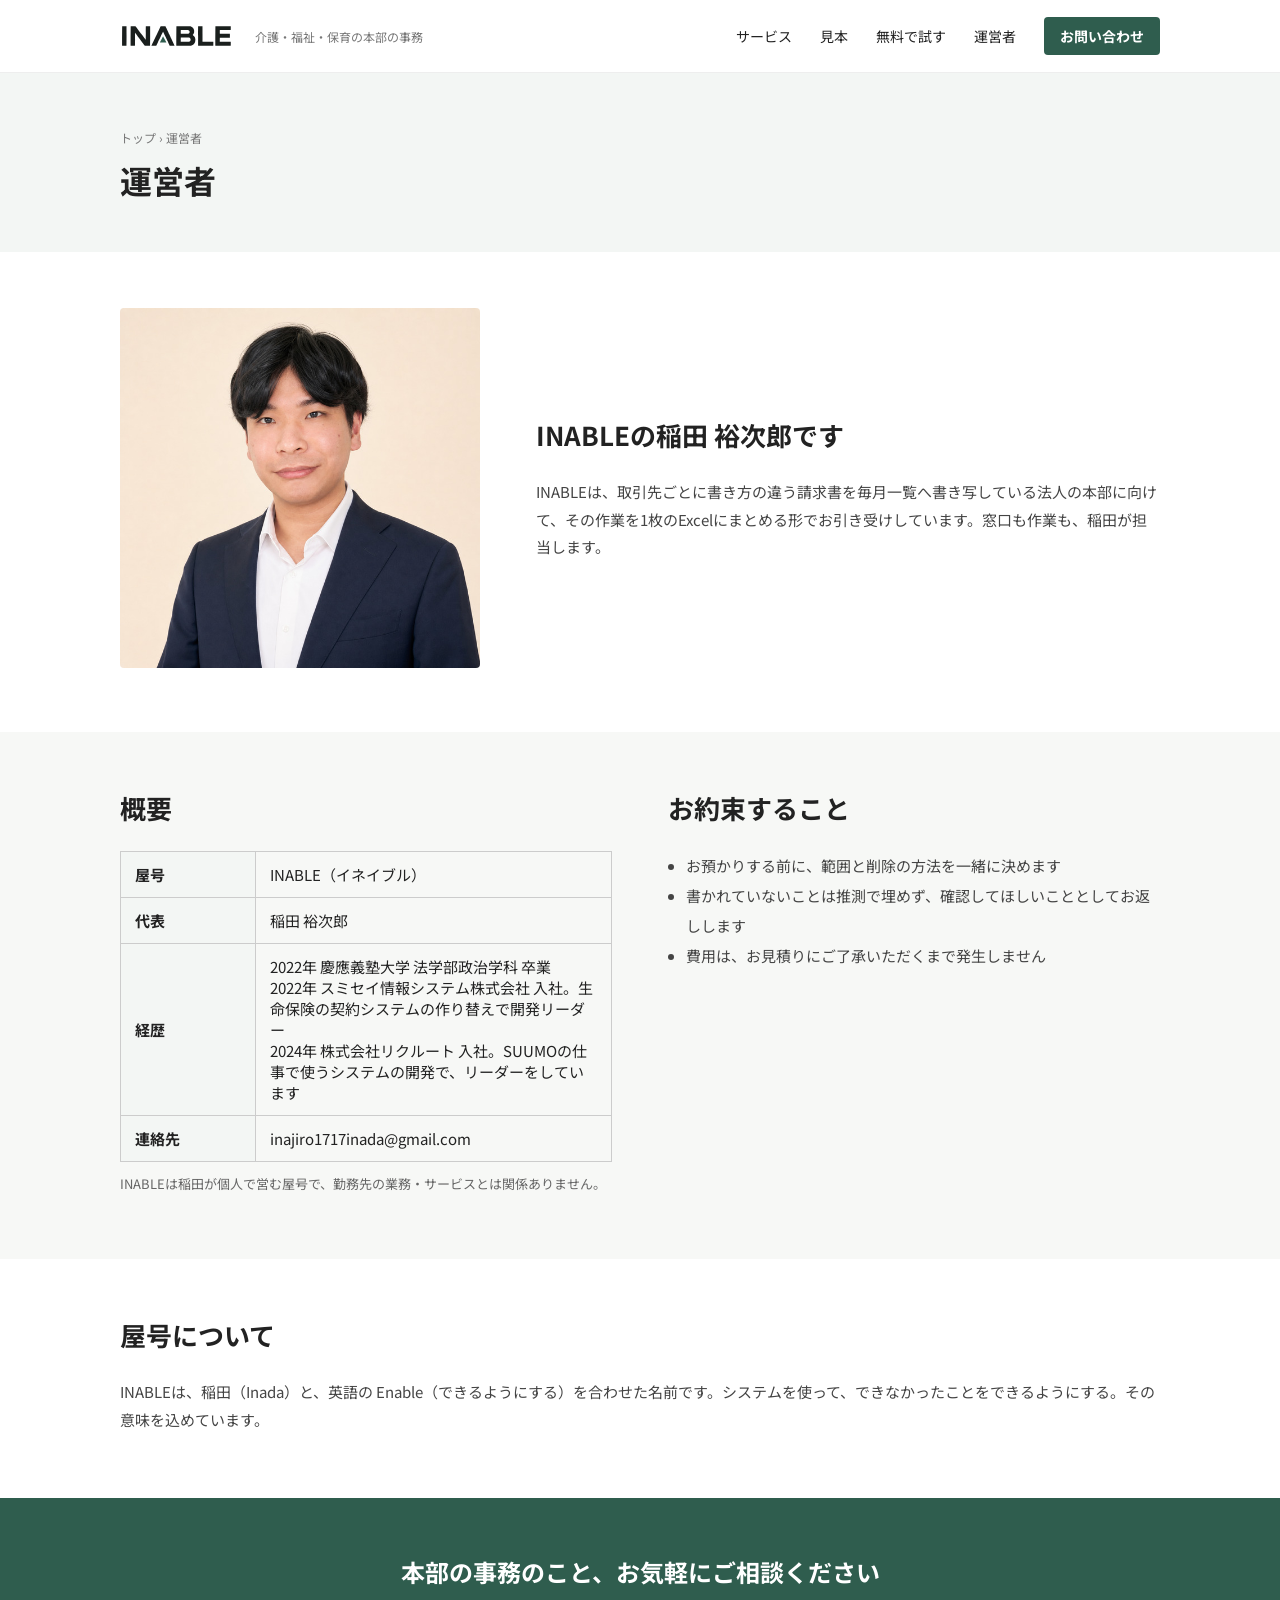
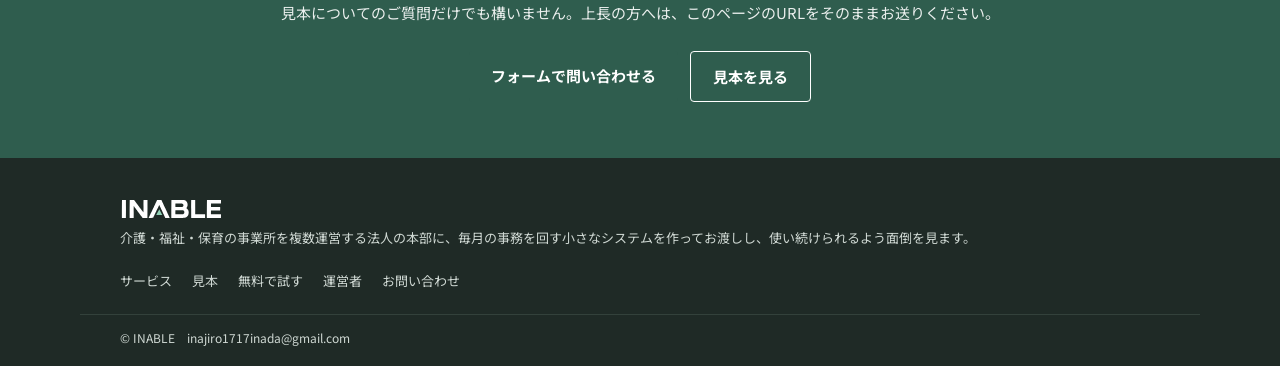
==== about.html @ c486b5b8 "INABLE サイトを更新（x-inajiro business/inable/site から生成）" ====
<!doctype html>
<html lang="ja"><head><meta charset="utf-8"><meta name="viewport" content="width=device-width,initial-scale=1">
<title>運営者｜INABLE（イネイブル）</title><link rel="icon" href="assets/logo/mark.svg"><meta name="description" content="INABLE（イネイブル）は稲田 裕次郎が個人で営む屋号です。">
<meta property="og:type" content="website"><meta property="og:title" content="運営者｜INABLE（イネイブル）"><meta property="og:description" content="INABLE（イネイブル）は稲田 裕次郎が個人で営む屋号です。">
<meta property="og:image" content="https://iineineno03k.github.io/inable/assets/og.png"><meta property="og:url" content="https://iineineno03k.github.io/inable/about.html"><meta name="twitter:card" content="summary_large_image">
<link rel="preconnect" href="https://fonts.googleapis.com"><link rel="preconnect" href="https://fonts.gstatic.com" crossorigin>
<link href="https://fonts.googleapis.com/css2?family=Noto+Sans+JP:wght@400;700&display=swap" rel="stylesheet">
<link rel="stylesheet" href="style.css"></head><body>
<header><div class="wrap"><a class="logo" href="./"><img src="assets/logo/logo.svg" alt="INABLE" height="24"><small>介護・福祉・保育の本部の事務</small></a>
<nav><a href="service.html">サービス</a><a href="sample.html">見本</a><a href="trial.html">無料で試す</a><a href="about.html">運営者</a><a class="cta-btn" href="contact.html">お問い合わせ</a></nav></div></header>
<section class="pagehead"><div class="wrap"><div class="crumb">トップ › 運営者</div><h1>運営者</h1></div></section>
<section class="wrap sec grid2" style="grid-template-columns:minmax(0,360px) minmax(0,1fr)">
 <img class="portrait-img" src="assets/portrait.jpg" alt="稲田 裕次郎">
 <div><h2 class="h2">INABLEの稲田 裕次郎です</h2>
  <div class="p">INABLEは、取引先ごとに書き方の違う請求書を毎月一覧へ書き写している法人の本部に向けて、その作業を1枚のExcelにまとめる形でお引き受けしています。窓口も作業も、稲田が担当します。</div></div>
</section>
<section class="tint"><div class="wrap sec grid2" style="align-items:start">
 <div><h2 class="h2">概要</h2>
  <table class="kv"><tbody><tr><th>屋号</th><td>INABLE（イネイブル）</td></tr><tr><th>代表</th><td>稲田 裕次郎</td></tr><tr><th>経歴</th><td>2022年 慶應義塾大学 法学部政治学科 卒業<br>2022年 スミセイ情報システム株式会社 入社。生命保険の契約システムの作り替えで開発リーダー<br>2024年 株式会社リクルート 入社。SUUMOの仕事で使うシステムの開発で、リーダーをしています</td></tr><tr><th>連絡先</th><td>inajiro1717inada@gmail.com</td></tr></tbody></table>
  <p class="small" style="margin-top:10px">INABLEは稲田が個人で営む屋号で、勤務先の業務・サービスとは関係ありません。</p></div>
 <div><h2 class="h2">お約束すること</h2>
  <ul class="list"><li>お預かりする前に、範囲と削除の方法を一緒に決めます</li><li>書かれていないことは推測で埋めず、確認してほしいこととしてお返しします</li><li>費用は、お見積りにご了承いただくまで発生しません</li></ul></div>
</div></section>
<section class="wrap sec"><h2 class="h2">屋号について</h2><div class="p">INABLEは、稲田（Inada）と、英語の Enable（できるようにする）を合わせた名前です。システムを使って、できなかったことをできるようにする。その意味を込めています。</div></section>
<section class="endcta"><div class="wrap"><h2>本部の事務のこと、お気軽にご相談ください</h2>
<p>見本についてのご質問だけでも構いません。上長の方へは、このページのURLをそのままお送りください。</p>
<div class="btns center"><a class="btn" href="https://docs.google.com/forms/d/e/1FAIpQLSfqlaHdNqRFhAeLvqePx_TkyAJFKcp7_Hvy0_Dt4lpC_d6Yyw/viewform" target="_blank" rel="noopener">フォームで問い合わせる</a><a class="btn ghost light" href="sample.html">見本を見る</a></div></div></section>
<footer><div class="wrap"><div><a class="logo" href="./"><img src="assets/logo/logo-white.svg" alt="INABLE" height="22"></a><p>介護・福祉・保育の事業所を複数運営する法人の本部に、毎月の事務を回す小さなシステムを作ってお渡しし、使い続けられるよう面倒を見ます。</p></div>
<nav><a href="service.html">サービス</a><a href="sample.html">見本</a><a href="trial.html">無料で試す</a><a href="about.html">運営者</a><a href="contact.html">お問い合わせ</a></nav></div>
<div class="wrap copy">© INABLE　inajiro1717inada@gmail.com</div></footer>


<script src="site.js" defer></script>
</body></html>
---- style.css ----
/* 生成物（build.mjs）。直すときは sketches/sketch.css を直して作り直す */
/* 方向案スケッチ共通。1つのHTMLをPC（主）とスマホの両方で見る。760px以下で1列に積む。 */
*{box-sizing:border-box;margin:0;padding:0}
body{font-family:"Noto Sans JP","Hiragino Sans",sans-serif;background:#fff;color:#222}
.wrap{max-width:1120px;margin:0 auto;padding:0 40px}
header{border-bottom:1px solid #eee}
header .wrap{height:72px;display:flex;align-items:center;justify-content:space-between}
.logo{font-weight:700;letter-spacing:.12em;font-size:20px}
.logo small{font-weight:400;font-size:12px;color:#777;letter-spacing:0;margin-left:12px}
a{color:inherit;text-decoration:none}
nav{display:flex;gap:28px;font-size:14px;align-items:center}
.cta-btn{background:#2f5d4e;color:#fff;padding:9px 16px;border-radius:4px;font-weight:700}
.logo{display:flex;align-items:center;gap:10px}
.logo img{display:block}
header{position:sticky;top:0;background:#fff;z-index:5}
.pagehead{background:#f3f6f4;padding:56px 0 48px}
.pagehead .crumb{font-size:12px;color:#777;margin-bottom:10px}
.pagehead h1{font-size:32px;line-height:1.5}
.pagehead p{margin-top:12px;font-size:16px;color:#444;line-height:1.9;max-width:44em}
.tint{background:#f7f8f6}
.endcta{background:#2f5d4e;color:#fff;padding:56px 0;text-align:center}
.endcta h2{font-size:24px;line-height:1.5}
.endcta p{margin-top:12px;font-size:15px;opacity:.9}
.btn.ghost.light{background:transparent;color:#fff;border-color:#fff}
footer{background:#1f2a26;color:#cfd8d3;padding:40px 0 20px;font-size:13px}
footer .wrap{display:flex;justify-content:space-between;gap:24px;flex-wrap:wrap}
footer .logo{color:#fff;font-weight:700;letter-spacing:.12em;margin-bottom:8px}
footer nav{gap:12px 20px;font-size:13px;flex-wrap:wrap}
footer .copy{margin-top:24px;border-top:1px solid #33413b;padding-top:14px;font-size:12px}
.faq dt{font-weight:700;margin-top:20px;font-size:16px}
.faq dd{margin:6px 0 0;font-size:15px;line-height:1.85;color:#444}
.list{padding-left:1.2em;font-size:15px;line-height:2;color:#444}
.kv{width:100%;font-size:15px}.kv th{width:9em;background:#f3f6f4}.kv td,.kv th{white-space:normal;padding:12px 14px}
.voice{font-size:38px;line-height:1.55;font-weight:700}
.sub{font-size:16px;line-height:1.9;margin-top:16px;color:#444}
.btns{display:flex;gap:12px;margin-top:28px;flex-wrap:wrap}
.btn{padding:14px 22px;background:#2f5d4e;color:#fff;font-weight:700;border-radius:4px;font-size:15px;text-align:center}
.btn.ghost{background:#fff;color:#2f5d4e;border:1px solid #2f5d4e}
.center{justify-content:center;text-align:center}
.band{background:#2f5d4e;color:#fff;padding:26px 20px;font-size:24px;font-weight:700;text-align:center}
.h2{font-size:26px;font-weight:700;line-height:1.5;margin-bottom:24px}
.h3{font-size:18px;font-weight:700;line-height:1.5;margin:14px 0 6px}
.p{font-size:15px;line-height:1.85;color:#444}
.sec{padding-top:56px;padding-bottom:64px}
.img{background:#e6e6e6 center/cover;border-radius:2px;min-height:190px}
.grid2{display:grid;grid-template-columns:1fr 1fr;gap:56px;align-items:center}
.grid3{display:grid;grid-template-columns:repeat(3,1fr);gap:32px}
.hero{display:grid;grid-template-columns:1fr 1fr;min-height:560px}
.hero .copy{padding:96px 48px 48px max(40px,calc(50vw - 520px))}
.pdfs{display:grid;grid-template-columns:repeat(4,1fr);gap:10px;max-width:640px;margin:0 auto}
.pdf{width:100%;height:140px;object-fit:cover;object-position:top;border:1px solid #bbb;box-shadow:0 2px 6px rgba(0,0,0,.08)}
.ba{display:block}
.arrow{text-align:center;font-size:30px;color:#2f5d4e;margin:6px 0}
.arrow::before{content:"↓"}
.tblbox{overflow-x:auto}
.xl{overflow-x:auto;border:1px solid #bbb;box-shadow:0 2px 8px rgba(0,0,0,.08)}
.xlbar{background:#1f6e43;color:#fff;font-size:12px;padding:6px 10px}
.cards{display:none}
.card{border:1px solid #ccc;padding:10px 12px;margin-bottom:8px;font-size:13px;line-height:1.7}
.card b,.card span,.card em{display:block}
.card.warn{background:#fff3e0;border-color:#e3b26b}
.card em{font-style:normal;color:#9a4b00;font-weight:700;margin-top:4px}
.portrait-img{width:100%;max-width:360px;border-radius:4px;display:block}
.mail{font-size:22px;font-weight:700;color:#2f5d4e;word-break:break-all}
.small{font-size:13px;color:#666;line-height:1.8}
table{border-collapse:collapse;width:100%;font-size:12.5px}
td,th{border:1px solid #ccc;padding:6px 8px;white-space:nowrap;text-align:left}
td:last-child{white-space:normal;min-width:220px}
td.n{text-align:right}
th{background:#eef3f0}
.warn td{background:#fff3e0}
.portrait{background:#cfcfcf;display:flex;align-items:center;justify-content:center;color:#666;font-size:15px;min-height:420px}
.step{border-top:3px solid #2f5d4e;padding-top:14px}
@media (max-width:760px){
  .wrap{padding:0 20px}
  header .wrap{height:56px}
  header nav a:not(.cta-btn){display:none}
  .cta-btn{padding:8px 12px;font-size:13px}
  .pagehead{padding:36px 0 28px}
  .pagehead h1{font-size:24px}
  .endcta h2{font-size:19px}
  .logo small{display:none}
  .voice{font-size:24px}
  .sub{font-size:14px}
  .h2{font-size:20px}
  .band{font-size:18px;padding:22px 20px}
  .sec{padding-top:36px;padding-bottom:40px}
  .hero,.grid2,.grid3,.ba{grid-template-columns:minmax(0,1fr)!important;gap:20px}
  .hero{min-height:0}
  .hero .img{order:-1;min-height:260px}
  .hero .copy{padding:24px 20px 32px!important}
  table{font-size:12px}
  .pdf{height:90px}
  .xl{display:none}
  .mail{font-size:18px}
  .cards{display:block}
  .portrait{min-height:300px}
  .btn{flex:1 1 100%}
}
.cost{font-size:16px;font-weight:700;color:#222;margin-top:24px;line-height:1.8}
.samples{display:grid;grid-template-columns:repeat(4,1fr);gap:16px}
.samples img{width:100%;border:1px solid #bbb;box-shadow:0 2px 6px rgba(0,0,0,.08);display:block}
.samples figcaption{font-size:13px;color:#555;margin-top:8px;line-height:1.6}
button.btn{border:0;cursor:pointer;font:inherit;font-weight:700}
.step .img{margin-bottom:6px}
@media (max-width:760px){.samples{grid-template-columns:1fr 1fr}}
.zoom{position:fixed;inset:0;background:rgba(20,28,25,.85);display:none;align-items:center;justify-content:center;z-index:20;padding:24px}
.zoom.open{display:flex}
.zoom img{max-width:min(900px,100%);max-height:100%;background:#fff;box-shadow:0 8px 30px rgba(0,0,0,.4);overflow:auto}
.zoom button{position:absolute;top:16px;right:20px;background:none;border:0;color:#fff;font-size:36px;cursor:pointer}
@media (max-width:760px){.zoom{overflow:auto;align-items:flex-start;justify-content:flex-start;padding:56px 0 24px}.zoom img{max-width:none;width:720px;max-height:none}}
.btn.big{font-size:18px;padding:18px 32px}
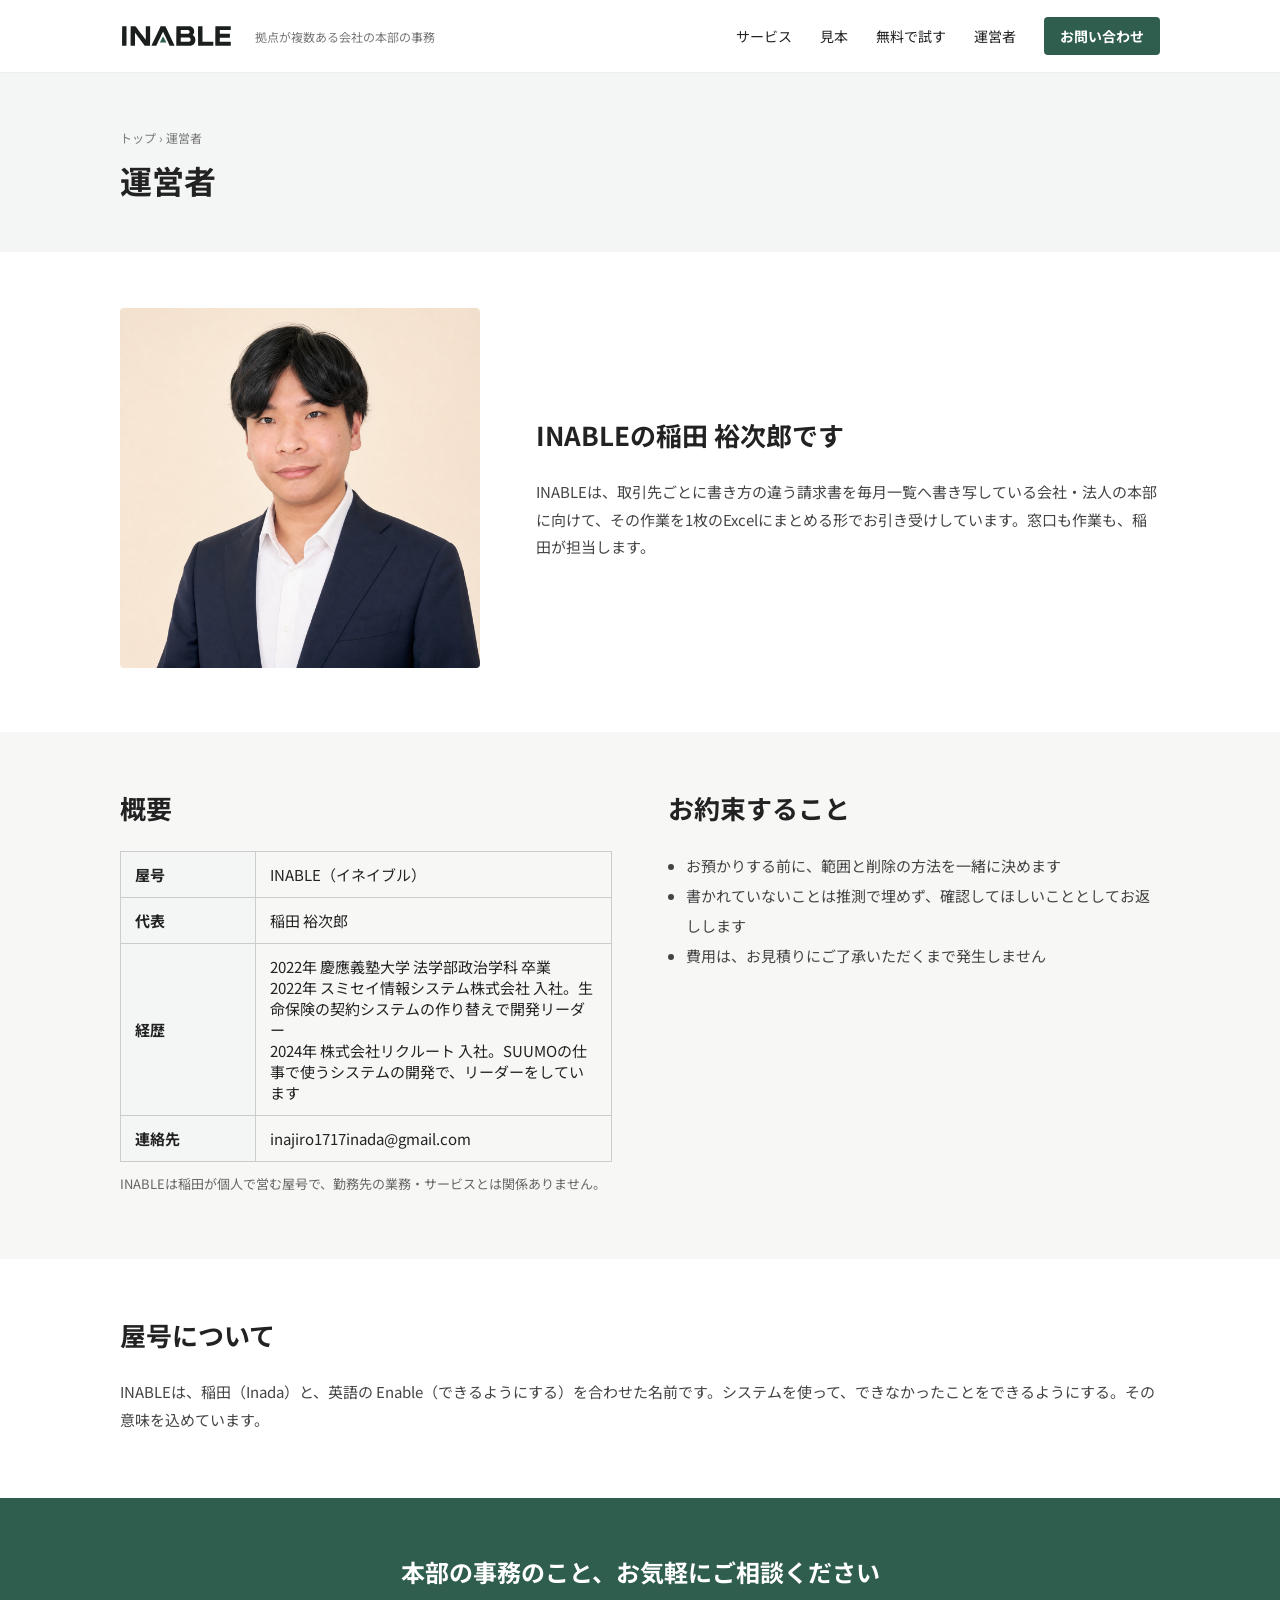
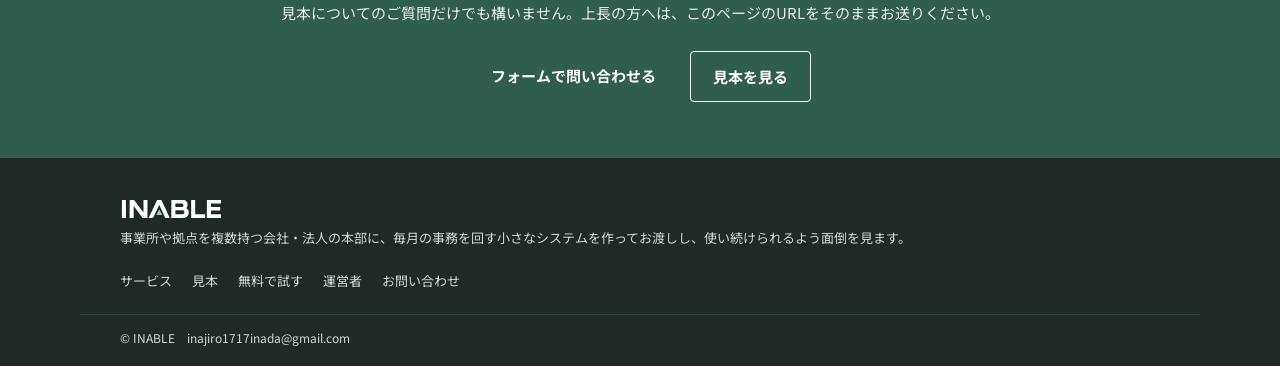
==== commit 82fcdcb2: "INABLE サイトを更新（x-inajiro business/inable/site から生成）" ====
--- a/about.html
+++ b/about.html
@@ -6,13 +6,13 @@
 <link rel="preconnect" href="https://fonts.googleapis.com"><link rel="preconnect" href="https://fonts.gstatic.com" crossorigin>
 <link href="https://fonts.googleapis.com/css2?family=Noto+Sans+JP:wght@400;700&display=swap" rel="stylesheet">
 <link rel="stylesheet" href="style.css"></head><body>
-<header><div class="wrap"><a class="logo" href="./"><img src="assets/logo/logo.svg" alt="INABLE" height="24"><small>介護・福祉・保育の本部の事務</small></a>
+<header><div class="wrap"><a class="logo" href="./"><img src="assets/logo/logo.svg" alt="INABLE" height="24"><small>拠点が複数ある会社の本部の事務</small></a>
 <nav><a href="service.html">サービス</a><a href="sample.html">見本</a><a href="trial.html">無料で試す</a><a href="about.html">運営者</a><a class="cta-btn" href="contact.html">お問い合わせ</a></nav></div></header>
 <section class="pagehead"><div class="wrap"><div class="crumb">トップ › 運営者</div><h1>運営者</h1></div></section>
 <section class="wrap sec grid2" style="grid-template-columns:minmax(0,360px) minmax(0,1fr)">
  <img class="portrait-img" src="assets/portrait.jpg" alt="稲田 裕次郎">
  <div><h2 class="h2">INABLEの稲田 裕次郎です</h2>
-  <div class="p">INABLEは、取引先ごとに書き方の違う請求書を毎月一覧へ書き写している法人の本部に向けて、その作業を1枚のExcelにまとめる形でお引き受けしています。窓口も作業も、稲田が担当します。</div></div>
+  <div class="p">INABLEは、取引先ごとに書き方の違う請求書を毎月一覧へ書き写している会社・法人の本部に向けて、その作業を1枚のExcelにまとめる形でお引き受けしています。窓口も作業も、稲田が担当します。</div></div>
 </section>
 <section class="tint"><div class="wrap sec grid2" style="align-items:start">
  <div><h2 class="h2">概要</h2>
@@ -25,7 +25,7 @@
 <section class="endcta"><div class="wrap"><h2>本部の事務のこと、お気軽にご相談ください</h2>
 <p>見本についてのご質問だけでも構いません。上長の方へは、このページのURLをそのままお送りください。</p>
 <div class="btns center"><a class="btn" href="https://docs.google.com/forms/d/e/1FAIpQLSfqlaHdNqRFhAeLvqePx_TkyAJFKcp7_Hvy0_Dt4lpC_d6Yyw/viewform" target="_blank" rel="noopener">フォームで問い合わせる</a><a class="btn ghost light" href="sample.html">見本を見る</a></div></div></section>
-<footer><div class="wrap"><div><a class="logo" href="./"><img src="assets/logo/logo-white.svg" alt="INABLE" height="22"></a><p>介護・福祉・保育の事業所を複数運営する法人の本部に、毎月の事務を回す小さなシステムを作ってお渡しし、使い続けられるよう面倒を見ます。</p></div>
+<footer><div class="wrap"><div><a class="logo" href="./"><img src="assets/logo/logo-white.svg" alt="INABLE" height="22"></a><p>事業所や拠点を複数持つ会社・法人の本部に、毎月の事務を回す小さなシステムを作ってお渡しし、使い続けられるよう面倒を見ます。</p></div>
 <nav><a href="service.html">サービス</a><a href="sample.html">見本</a><a href="trial.html">無料で試す</a><a href="about.html">運営者</a><a href="contact.html">お問い合わせ</a></nav></div>
 <div class="wrap copy">© INABLE　inajiro1717inada@gmail.com</div></footer>
 
